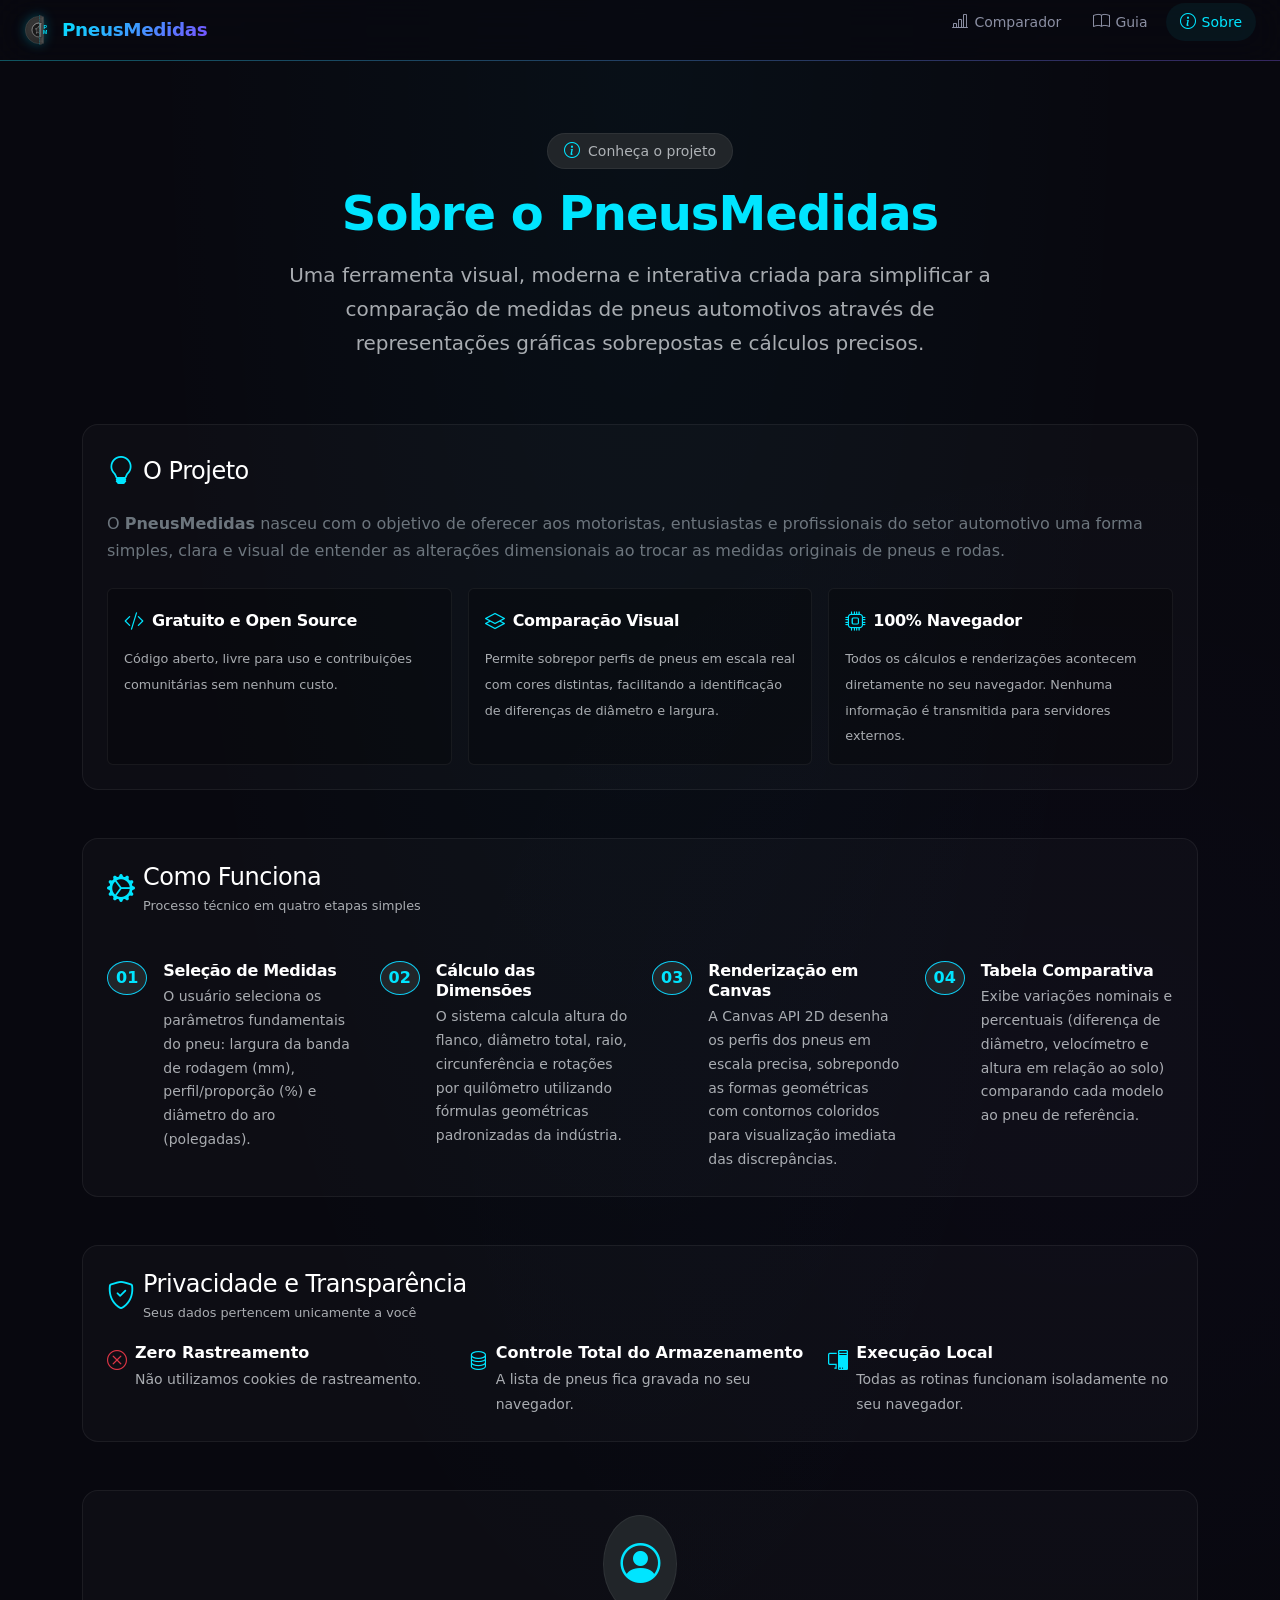
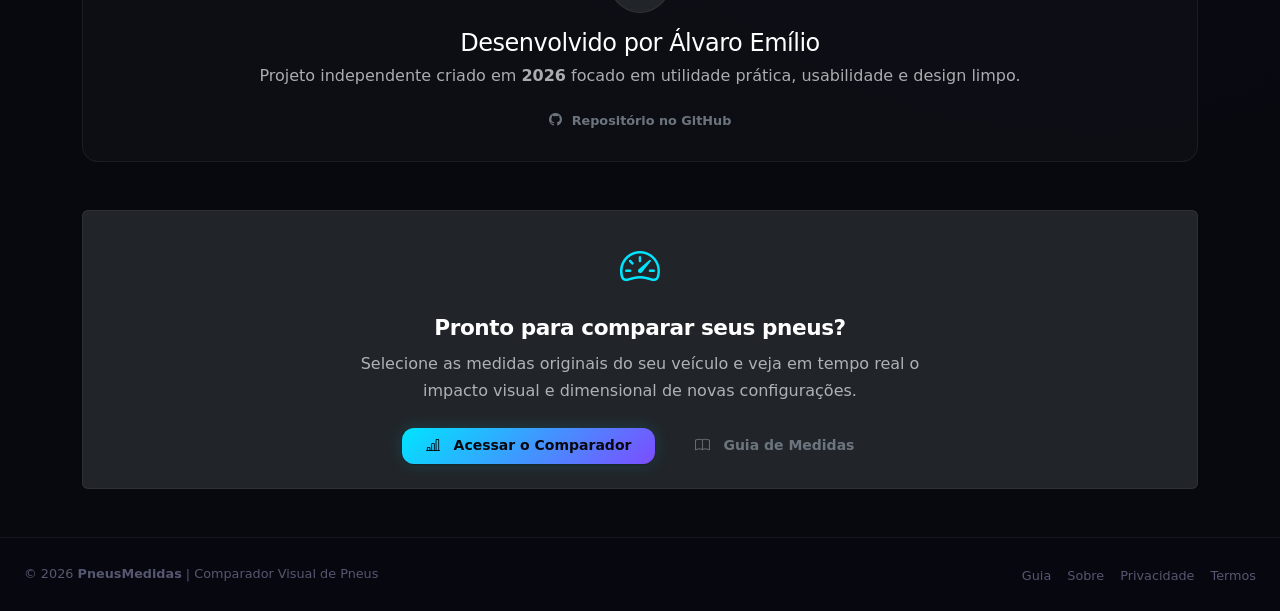
==== sobre.html @ 1952f3fd "Initial commit" ====
<!doctype html>
<html lang="pt-BR" data-bs-theme="dark">
  <head>
    <meta charset="UTF-8" />
    <meta name="viewport" content="width=device-width, initial-scale=1.0" />
    <meta
      name="description"
      content="Sobre o PneusMedidas. Conheça o projeto de comparador visual de pneus, sua inspiração e compromisso com a privacidade."
    />
    <meta name="keywords" content="PneusMedidas, sobre, comparador pneus, ferramenta gratuita" />
    <meta name="theme-color" content="#08080f" />

    <title>Sobre | PneusMedidas</title>

    <!-- Favicon -->
    <link rel="icon" type="image/svg+xml" href="img/favicon.svg" />

    <!-- Open Graph -->
    <meta property="og:title" content="Sobre o PneusMedidas" />
    <meta
      property="og:description"
      content="Conheça o comparador visual de pneus: ferramenta gratuita, open-source e 100% client-side."
    />
    <meta property="og:type" content="website" />
    <meta property="og:image" content="img/og-image.png" />

    <!-- Bootstrap 5.3 CSS -->
    <link
      href="https://cdn.jsdelivr.net/npm/bootstrap@5.3.3/dist/css/bootstrap.min.css"
      rel="stylesheet"
      integrity="sha384-QWTKZyjpPEjISv5WaRU9OFeRpok6YcnS/1lP6tFb0d2nlHQDEwfi5vhvbN4CSPKZ"
      crossorigin="anonymous"
    />

    <!-- Bootstrap Icons -->
    <link
      href="https://cdn.jsdelivr.net/npm/bootstrap-icons@1.11.3/font/bootstrap-icons.min.css"
      rel="stylesheet"
    />

    <!-- Custom CSS -->
    <link href="css/style.css" rel="stylesheet" />
  </head>
  <body>
    <!-- =====================================================================
       NAVBAR
       ===================================================================== -->
    <nav class="site-nav">
      <div class="site-container">
        <a class="nav-brand" href="index.html">
          <img
            src="img/favicon.svg"
            alt="PneusMedidas"
            width="30"
            height="30"
          />
          <span>PneusMedidas</span>
        </a>

        <button class="nav-toggle" id="navToggle" aria-label="Menu">
          <i class="bi bi-list"></i>
        </button>

        <ul class="nav-links" id="navLinks">
          <li>
            <a href="index.html">
              <i class="bi bi-bar-chart-line"></i> Comparador
            </a>
          </li>
          <li>
            <a href="guia.html"> <i class="bi bi-book"></i> Guia </a>
          </li>
          <li>
            <a href="sobre.html" class="active" aria-current="page">
              <i class="bi bi-info-circle"></i> Sobre
            </a>
          </li>
        </ul>
      </div>
    </nav>

    <!-- =====================================================================
       CONTEÚDO PRINCIPAL
       ===================================================================== -->
    <main class="main-content">
      <div class="container py-4">
        <!-- =================================================================
           1. HERO SECTION
           ================================================================= -->
        <section class="text-center py-4 mb-4">
          <div
            class="d-inline-flex align-items-center gap-2 px-3 py-1 rounded-pill bg-dark border border-subtle mb-3"
          >
            <i class="bi bi-info-circle text-accent"></i>
            <span class="small text-muted">Conheça o projeto</span>
          </div>
          <h1 class="display-5 fw-bold text-accent mb-3">
            Sobre o PneusMedidas
          </h1>
          <p class="lead text-muted mx-auto" style="max-width: 720px">
            Uma ferramenta visual, moderna e interativa criada para simplificar
            a comparação de medidas de pneus automotivos através de
            representações gráficas sobrepostas e cálculos precisos.
          </p>
        </section>

        <!-- =================================================================
           2. O PROJETO
           ================================================================= -->
        <section class="mb-5">
          <div class="card p-4">
            <div class="d-flex align-items-center mb-3">
              <i class="bi bi-lightbulb text-accent fs-3 me-2"></i>
              <h2 class="h4 mb-0 text-white">O Projeto</h2>
            </div>
            <p class="text-secondary mb-4">
              O <strong>PneusMedidas</strong> nasceu com o objetivo de oferecer
              aos motoristas, entusiastas e profissionais do setor automotivo
              uma forma simples, clara e visual de entender as alterações
              dimensionais ao trocar as medidas originais de pneus e rodas.
            </p>

            <div class="row g-3">
              <div class="col-md-6 col-lg-4">
                <div
                  class="p-3 rounded bg-black bg-opacity-25 border border-subtle h-100"
                >
                  <div class="d-flex align-items-center mb-2">
                    <i class="bi bi-code-slash text-accent fs-5 me-2"></i>
                    <h6 class="mb-0 text-white">Gratuito e Open Source</h6>
                  </div>
                  <small class="text-muted">
                    Código aberto, livre para uso e contribuições comunitárias
                    sem nenhum custo.
                  </small>
                </div>
              </div>

              <div class="col-md-6 col-lg-4">
                <div
                  class="p-3 rounded bg-black bg-opacity-25 border border-subtle h-100"
                >
                  <div class="d-flex align-items-center mb-2">
                    <i class="bi bi-layers text-accent fs-5 me-2"></i>
                    <h6 class="mb-0 text-white">Comparação Visual</h6>
                  </div>
                  <small class="text-muted">
                    Permite sobrepor perfis de pneus em escala real com cores
                    distintas, facilitando a identificação de diferenças de
                    diâmetro e largura.
                  </small>
                </div>
              </div>

              <div class="col-md-6 col-lg-4">
                <div
                  class="p-3 rounded bg-black bg-opacity-25 border border-subtle h-100"
                >
                  <div class="d-flex align-items-center mb-2">
                    <i class="bi bi-cpu text-accent fs-5 me-2"></i>
                    <h6 class="mb-0 text-white">100% Navegador</h6>
                  </div>
                  <small class="text-muted">
                    Todos os cálculos e renderizações acontecem diretamente no
                    seu navegador. Nenhuma informação é transmitida para
                    servidores externos.
                  </small>
                </div>
              </div>
            </div>
          </div>
        </section>

        <!-- =================================================================
           4. COMO FUNCIONA
           ================================================================= -->
        <section class="mb-5">
          <div class="card p-4">
            <div class="d-flex align-items-center mb-3">
              <i class="bi bi-gear-wide-connected text-accent fs-3 me-2"></i>
              <div>
                <h2 class="h4 mb-0 text-white">Como Funciona</h2>
                <small class="text-muted"
                  >Processo técnico em quatro etapas simples</small
                >
              </div>
            </div>

            <div class="row g-4 mt-1">
              <div class="col-md-6 col-lg-3">
                <div class="d-flex">
                  <div class="me-3">
                    <span
                      class="badge rounded-circle bg-dark border border-info text-accent p-2 fs-6"
                      >01</span
                    >
                  </div>
                  <div>
                    <h6 class="text-white mb-1">Seleção de Medidas</h6>
                    <p class="text-muted small mb-0">
                      O usuário seleciona os parâmetros fundamentais do pneu:
                      largura da banda de rodagem (mm), perfil/proporção (%) e
                      diâmetro do aro (polegadas).
                    </p>
                  </div>
                </div>
              </div>

              <div class="col-md-6 col-lg-3">
                <div class="d-flex">
                  <div class="me-3">
                    <span
                      class="badge rounded-circle bg-dark border border-info text-accent p-2 fs-6"
                      >02</span
                    >
                  </div>
                  <div>
                    <h6 class="text-white mb-1">Cálculo das Dimensões</h6>
                    <p class="text-muted small mb-0">
                      O sistema calcula altura do flanco, diâmetro total, raio,
                      circunferência e rotações por quilômetro utilizando
                      fórmulas geométricas padronizadas da indústria.
                    </p>
                  </div>
                </div>
              </div>

              <div class="col-md-6 col-lg-3">
                <div class="d-flex">
                  <div class="me-3">
                    <span
                      class="badge rounded-circle bg-dark border border-info text-accent p-2 fs-6"
                      >03</span
                    >
                  </div>
                  <div>
                    <h6 class="text-white mb-1">Renderização em Canvas</h6>
                    <p class="text-muted small mb-0">
                      A Canvas API 2D desenha os perfis dos pneus em escala
                      precisa, sobrepondo as formas geométricas com contornos
                      coloridos para visualização imediata das discrepâncias.
                    </p>
                  </div>
                </div>
              </div>

              <div class="col-md-6 col-lg-3">
                <div class="d-flex">
                  <div class="me-3">
                    <span
                      class="badge rounded-circle bg-dark border border-info text-accent p-2 fs-6"
                      >04</span
                    >
                  </div>
                  <div>
                    <h6 class="text-white mb-1">Tabela Comparativa</h6>
                    <p class="text-muted small mb-0">
                      Exibe variações nominais e percentuais (diferença de
                      diâmetro, velocímetro e altura em relação ao solo)
                      comparando cada modelo ao pneu de referência.
                    </p>
                  </div>
                </div>
              </div>
            </div>
          </div>
        </section>

        <!-- =================================================================
           5. PRIVACIDADE
           ================================================================= -->
        <section class="mb-5">
          <div class="card p-4 border-start border-3 border-accent">
            <div class="d-flex align-items-center mb-3">
              <i class="bi bi-shield-check text-accent fs-3 me-2"></i>
              <div>
                <h2 class="h4 mb-0 text-white">Privacidade e Transparência</h2>
                <small class="text-muted"
                  >Seus dados pertencem unicamente a você</small
                >
              </div>
            </div>
            <div class="row g-3">
              <div class="col-md-4">
                <div class="d-flex align-items-start">
                  <i class="bi bi-x-circle text-danger fs-5 me-2 mt-1"></i>
                  <div>
                    <strong class="text-white d-block"
                      >Zero Rastreamento</strong
                    >
                    <span class="text-muted small"
                      >Não utilizamos cookies de rastreamento.</span
                    >
                  </div>
                </div>
              </div>

              <div class="col-md-4">
                <div class="d-flex align-items-start">
                  <i class="bi bi-database text-accent fs-5 me-2 mt-1"></i>
                  <div>
                    <strong class="text-white d-block"
                      >Controle Total do Armazenamento</strong
                    >
                    <span class="text-muted small"
                      >A lista de pneus fica gravada no seu navegador.</span
                    >
                  </div>
                </div>
              </div>

              <div class="col-md-4">
                <div class="d-flex align-items-start">
                  <i class="bi bi-pc-display text-accent fs-5 me-2 mt-1"></i>
                  <div>
                    <strong class="text-white d-block">Execução Local</strong>
                    <span class="text-muted small"
                      >Todas as rotinas funcionam isoladamente no seu
                      navegador.</span
                    >
                  </div>
                </div>
              </div>
            </div>
          </div>
        </section>

        <!-- =================================================================
           6. DESENVOLVEDOR
           ================================================================= -->
        <section class="mb-5">
          <div class="card p-4 text-center">
            <div
              class="mx-auto mb-3 p-3 rounded-circle bg-dark border border-subtle d-inline-flex"
            >
              <i class="bi bi-person-circle text-accent fs-1"></i>
            </div>
            <h2 class="h4 text-white mb-1">Desenvolvido por Álvaro Emílio</h2>
            <p class="text-muted mb-3">
              Projeto independente criado em <strong>2026</strong> focado em
              utilidade prática, usabilidade e design limpo.
            </p>
            <div class="d-flex justify-content-center gap-3">
              <a
                href="https://github.com"
                target="_blank"
                rel="noopener noreferrer"
                class="btn btn-outline-secondary btn-sm px-3"
              >
                <i class="bi bi-github me-1"></i> Repositório no GitHub
              </a>
            </div>
          </div>
        </section>

        <!-- =================================================================
           7. CTA (CALL TO ACTION)
           ================================================================= -->
        <section
          class="text-center py-4 p-4 rounded bg-dark border border-subtle"
        >
          <i class="bi bi-speedometer2 text-accent fs-1 d-block mb-3"></i>
          <h3 class="fw-bold text-white mb-2">
            Pronto para comparar seus pneus?
          </h3>
          <p class="text-muted mx-auto mb-4" style="max-width: 600px">
            Selecione as medidas originais do seu veículo e veja em tempo real o
            impacto visual e dimensional de novas configurações.
          </p>
          <div class="d-flex flex-wrap justify-content-center gap-3">
            <a href="index.html" class="btn btn-primary px-4 py-2">
              <i class="bi bi-bar-chart-line me-2"></i>Acessar o Comparador
            </a>
            <a href="guia.html" class="btn btn-outline-secondary px-4 py-2">
              <i class="bi bi-book me-2"></i>Guia de Medidas
            </a>
          </div>
        </section>
      </div>
    </main>

    <footer class="site-footer">
      <div class="site-container">
        <small>&copy; 2026 <strong>PneusMedidas</strong> | Comparador Visual de Pneus</small>
        <div class="footer-links">
          <a href="guia.html"><small>Guia</small></a>
          <a href="sobre.html"><small>Sobre</small></a>
          <a href="privacidade.html"><small>Privacidade</small></a>
          <a href="termos.html"><small>Termos</small></a>
        </div>
      </div>
    </footer>

    <!-- Bootstrap 5.3 Bundle JS -->
    <script
      src="https://cdn.jsdelivr.net/npm/bootstrap@5.3.3/dist/js/bootstrap.bundle.min.js"
      integrity="sha384-YvpcrYf0tY3lHB60NNkmXc5s9fDVZLESaAA55NDzOxhy9GkcIdslK1eN7N6jIeHz"
      crossorigin="anonymous"
    ></script>

    <script>
      var navToggle = document.getElementById("navToggle");
      var navLinks = document.getElementById("navLinks");
      if (navToggle && navLinks) {
        navToggle.addEventListener("click", function () {
          navLinks.classList.toggle("open");
        });
        navLinks.querySelectorAll("a").forEach(function (link) {
          link.addEventListener("click", function () {
            navLinks.classList.remove("open");
          });
        });
      }
    </script>
  </body>
</html>
---- css/style.css ----
:root {
  /* Backgrounds */
  --bg-base: #08080f;
  --bg-surface-1: rgba(255, 255, 255, 0.025);
  --bg-surface-2: rgba(255, 255, 255, 0.045);
  --bg-surface-3: rgba(255, 255, 255, 0.07);
  --bg-canvas: #030305;
  --bg-input: rgba(255, 255, 255, 0.04);
  --bg-input-hover: rgba(255, 255, 255, 0.06);

  /* Borders */
  --border-subtle: rgba(255, 255, 255, 0.06);
  --border-default: rgba(255, 255, 255, 0.08);
  --border-hover: rgba(255, 255, 255, 0.14);
  --border-active: rgba(0, 229, 255, 0.4);

  /* Text */
  --text-primary: #eaedf3;
  --text-secondary: #8b8fa3;
  --text-tertiary: #555770;
  --text-inverse: #08080f;

  /* Accents */
  --accent: #00e5ff;
  --accent-muted: rgba(0, 229, 255, 0.15);
  --accent-subtle: rgba(0, 229, 255, 0.06);
  --accent-secondary: #7c4dff;
  --accent-gradient: linear-gradient(135deg, #00e5ff 0%, #7c4dff 100%);
  --accent-gradient-h: linear-gradient(90deg, #00e5ff 0%, #7c4dff 100%);

  /* Status */
  --success: #10b981;
  --warning: #f59e0b;
  --error: #ef4444;

  /* Tire Colors */
  --tire-1: #00ffff;
  --tire-2: #ff00ff;
  --tire-3: #ffff00;
  --tire-4: #00ff88;
  --tire-5: #ff8800;
  --tire-6: #ff4444;

  /* Shadows & Glows */
  --shadow-sm: 0 1px 2px rgba(0, 0, 0, 0.3);
  --shadow-md: 0 4px 16px rgba(0, 0, 0, 0.3);
  --shadow-lg: 0 8px 32px rgba(0, 0, 0, 0.4);
  --shadow-glow: 0 0 20px rgba(0, 229, 255, 0.1);
  --shadow-glow-strong: 0 0 30px rgba(0, 229, 255, 0.2);

  /* Radius */
  --radius-sm: 8px;
  --radius-md: 12px;
  --radius-lg: 16px;
  --radius-xl: 20px;
  --radius-full: 9999px;

  /* Transitions */
  --ease-out: cubic-bezier(0.16, 1, 0.3, 1);
  --ease-in-out: cubic-bezier(0.4, 0, 0.2, 1);
  --duration-fast: 0.15s;
  --duration-normal: 0.25s;
  --duration-slow: 0.4s;

  /* Spacing */
  --space-xs: 4px;
  --space-sm: 8px;
  --space-md: 16px;
  --space-lg: 24px;
  --space-xl: 32px;
  --space-2xl: 48px;

  /* Typography */
  --font-sans:
    "Inter", -apple-system, BlinkMacSystemFont, "Segoe UI", system-ui,
    sans-serif;
  --font-mono: "JetBrains Mono", "Fira Code", "SF Mono", monospace;
}

/* =========================================================================
 * 2. RESET & BASE
 * ========================================================================= */
*,
*::before,
*::after {
  box-sizing: border-box;
  margin: 0;
  padding: 0;
}

html {
  font-size: 16px;
  -webkit-font-smoothing: antialiased;
  -moz-osx-font-smoothing: grayscale;
  text-rendering: optimizeLegibility;
}

body {
  font-family: var(--font-sans);
  background: var(--bg-base);
  background-image:
    radial-gradient(
      ellipse at 50% 0%,
      rgba(0, 229, 255, 0.035) 0%,
      transparent 55%
    ),
    radial-gradient(
      ellipse at 85% 50%,
      rgba(124, 77, 255, 0.02) 0%,
      transparent 45%
    );
  color: var(--text-primary);
  min-height: 100vh;
  display: flex;
  flex-direction: column;
  line-height: 1.6;
  overflow-x: hidden;
}

::selection {
  background: var(--accent-muted);
  color: var(--accent);
}

a {
  color: var(--accent);
  text-decoration: none;
  transition: color var(--duration-fast) var(--ease-out);
}

a:hover {
  color: #80f0ff;
}

img {
  max-width: 100%;
  display: block;
}

/* =========================================================================
 * 3. TYPOGRAPHY
 * ========================================================================= */
h1,
h2,
h3,
h4,
h5,
h6 {
  font-weight: 700;
  line-height: 1.25;
  letter-spacing: -0.02em;
  color: var(--text-primary);
}

h1 {
  font-size: 2.25rem;
}
h2 {
  font-size: 1.75rem;
}
h3 {
  font-size: 1.35rem;
}
h4 {
  font-size: 1.15rem;
}
h5 {
  font-size: 1rem;
}

p {
  color: var(--text-secondary);
  line-height: 1.7;
}

small {
  font-size: 0.8rem;
  color: var(--text-tertiary);
}

.text-accent {
  color: var(--accent) !important;
}

.text-gradient {
  background: var(--accent-gradient);
  -webkit-background-clip: text;
  -webkit-text-fill-color: transparent;
  background-clip: text;
}

.border-accent {
  border-color: var(--accent) !important;
}

.border-subtle {
  border-color: var(--border-subtle) !important;
}

/* =========================================================================
 * 4. LAYOUT
 * ========================================================================= */
.site-container {
  width: 100%;
  max-width: 1440px;
  margin: 0 auto;
  padding: 0 var(--space-lg);
}

.main-content {
  flex: 1;
  padding: var(--space-lg) 0;
}

.app-grid {
  display: grid;
  grid-template-columns: 320px 1fr;
  gap: var(--space-lg);
  align-items: start;
}

@media (max-width: 991px) {
  .app-grid {
    grid-template-columns: 1fr;
  }
}

@media (max-width: 575px) {
  .site-container {
    padding: 0 var(--space-md);
  }
}

/* =========================================================================
 * 5. GLASS CARD (base component)
 * ========================================================================= */
.glass-card {
  background: var(--bg-surface-1);
  backdrop-filter: blur(24px);
  -webkit-backdrop-filter: blur(24px);
  border: 1px solid var(--border-subtle);
  border-radius: var(--radius-lg);
  transition:
    border-color var(--duration-normal) var(--ease-out),
    box-shadow var(--duration-normal) var(--ease-out),
    transform var(--duration-normal) var(--ease-out);
}

.glass-card:hover {
  border-color: var(--border-hover);
}

.glass-card-header {
  padding: var(--space-md) var(--space-lg);
  border-bottom: 1px solid var(--border-subtle);
  display: flex;
  align-items: center;
  justify-content: space-between;
}

.glass-card-header h5 {
  font-size: 0.9rem;
  font-weight: 600;
  letter-spacing: 0.02em;
  text-transform: uppercase;
  color: var(--text-secondary);
  margin: 0;
}

.glass-card-body {
  padding: var(--space-lg);
}

/* =========================================================================
 * 6. NAVBAR
 * ========================================================================= */
.site-nav {
  position: sticky;
  top: 0;
  z-index: 100;
  background: rgba(8, 8, 15, 0.75);
  backdrop-filter: blur(20px) saturate(1.4);
  -webkit-backdrop-filter: blur(20px) saturate(1.4);
  border-bottom: 1px solid var(--border-subtle);
}

.site-nav .site-container {
  display: flex;
  align-items: center;
  justify-content: space-between;
  height: 60px;
}

.nav-brand {
  display: flex;
  align-items: center;
  gap: var(--space-sm);
  font-weight: 800;
  font-size: 1.15rem;
  color: var(--text-primary);
  letter-spacing: -0.02em;
  text-decoration: none;
}

.nav-brand img {
  width: 30px;
  height: 30px;
  filter: drop-shadow(0 0 6px rgba(0, 229, 255, 0.3));
}

.nav-brand span {
  background: var(--accent-gradient);
  -webkit-background-clip: text;
  -webkit-text-fill-color: transparent;
  background-clip: text;
}

.nav-links {
  display: flex;
  align-items: center;
  gap: var(--space-xs);
  list-style: none;
}

.nav-links a {
  display: flex;
  align-items: center;
  gap: 6px;
  padding: 6px 14px;
  border-radius: var(--radius-full);
  font-size: 0.875rem;
  font-weight: 500;
  color: var(--text-secondary);
  text-decoration: none;
  transition: all var(--duration-fast) var(--ease-out);
}

.nav-links a:hover {
  color: var(--text-primary);
  background: var(--bg-surface-2);
}

.nav-links a.active {
  color: var(--accent);
  background: var(--accent-subtle);
}

.nav-links a i {
  font-size: 1rem;
}

/* Mobile hamburger */
.nav-toggle {
  display: none;
  background: none;
  border: 1px solid var(--border-default);
  border-radius: var(--radius-sm);
  color: var(--text-primary);
  min-width: 42px;
  min-height: 42px;
  padding: 8px;
  font-size: 1.25rem;
  cursor: pointer;
  align-items: center;
  justify-content: center;
  transition: border-color var(--duration-fast), background var(--duration-fast);
}

.nav-toggle:hover,
.nav-toggle:focus-visible {
  border-color: var(--accent);
  background: var(--bg-surface-2);
}

@media (max-width: 767px) {
  .nav-toggle {
    display: inline-flex;
  }

  .nav-links {
    display: none;
    position: absolute;
    top: 60px;
    left: 0;
    right: 0;
    flex-direction: column;
    background: rgba(8, 8, 15, 0.98);
    backdrop-filter: blur(24px);
    -webkit-backdrop-filter: blur(24px);
    border-bottom: 1px solid var(--border-subtle);
    padding: var(--space-md);
    gap: 6px;
    z-index: 1050;
    box-shadow: 0 20px 40px rgba(0, 0, 0, 0.7);
  }

  .nav-links.open {
    display: flex;
    animation: fadeInDown 0.2s var(--ease-out);
  }

  .nav-links a {
    width: 100%;
    min-height: 46px;
    padding: 10px 16px;
    border-radius: var(--radius-md);
    display: flex;
    align-items: center;
    gap: 10px;
    font-size: 0.92rem;
  }
}

/* Gradient line under navbar */
.site-nav::after {
  content: "";
  position: absolute;
  bottom: -1px;
  left: 0;
  right: 0;
  height: 1px;
  background: var(--accent-gradient-h);
  opacity: 0.3;
}

/* =========================================================================
 * 7. HERO / PAGE HEADER
 * ========================================================================= */
.page-hero {
  text-align: center;
  padding: var(--space-xl) 0 var(--space-lg);
}

.page-hero h1 {
  font-size: 2rem;
  font-weight: 800;
  letter-spacing: -0.03em;
  margin-bottom: var(--space-sm);
}

.page-hero p {
  font-size: 1rem;
  color: var(--text-tertiary);
  max-width: 500px;
  margin: 0 auto;
}

.page-hero .badge-version {
  display: inline-flex;
  align-items: center;
  gap: 4px;
  padding: 4px 12px;
  border-radius: var(--radius-full);
  background: var(--accent-subtle);
  color: var(--accent);
  font-size: 0.75rem;
  font-weight: 600;
  margin-bottom: var(--space-md);
}

/* =========================================================================
 * 8. SIDEBAR — FORM
 * ========================================================================= */
.sidebar {
  position: sticky;
  top: 80px;
}

.form-group {
  margin-bottom: var(--space-md);
}

.form-label {
  display: block;
  font-size: 0.78rem;
  font-weight: 600;
  color: var(--text-tertiary);
  text-transform: uppercase;
  letter-spacing: 0.06em;
  margin-bottom: 6px;
}

.form-select,
.form-control {
  width: 100%;
  padding: 10px 14px;
  background: var(--bg-input);
  border: 1px solid var(--border-default);
  border-radius: var(--radius-md);
  color: var(--text-primary);
  font-family: var(--font-sans);
  font-size: 0.9rem;
  font-weight: 500;
  transition: all var(--duration-fast) var(--ease-out);
  appearance: none;
  outline: none;
  cursor: pointer;
}

/* Custom dropdown arrow */
.form-select {
  background-image: url("data:image/svg+xml,%3Csvg xmlns='http://www.w3.org/2000/svg' width='12' height='12' viewBox='0 0 12 12'%3E%3Cpath d='M3 4.5L6 7.5L9 4.5' fill='none' stroke='%238b8fa3' stroke-width='1.5' stroke-linecap='round'/%3E%3C/svg%3E");
  background-repeat: no-repeat;
  background-position: right 12px center;
  padding-right: 36px;
}

.form-select:hover,
.form-control:hover {
  background: var(--bg-input-hover);
  border-color: var(--border-hover);
}

.form-select:focus,
.form-control:focus {
  border-color: var(--accent);
  box-shadow: 0 0 0 3px var(--accent-muted);
  background: var(--bg-input-hover);
}

.form-select.is-invalid,
.form-control.is-invalid {
  border-color: var(--error) !important;
  box-shadow: 0 0 0 3px rgba(239, 68, 68, 0.15) !important;
}

.invalid-feedback {
  display: none;
  font-size: 0.78rem;
  color: var(--error);
  margin-top: 4px;
  font-weight: 500;
}

.is-invalid ~ .invalid-feedback,
.form-select.is-invalid + .invalid-feedback {
  display: block;
}

.form-select option {
  background: #1a1a2e;
  color: var(--text-primary);
}

/* =========================================================================
 * 9. BUTTONS
 * ========================================================================= */
.btn {
  display: inline-flex;
  align-items: center;
  justify-content: center;
  gap: 6px;
  padding: 10px 20px;
  border: none;
  border-radius: var(--radius-md);
  font-family: var(--font-sans);
  font-size: 0.875rem;
  font-weight: 600;
  cursor: pointer;
  transition: all var(--duration-normal) var(--ease-out);
  outline: none;
  text-decoration: none;
  line-height: 1.4;
}

.btn-primary {
  background: var(--accent-gradient);
  color: var(--text-inverse);
  box-shadow:
    var(--shadow-sm),
    0 0 16px rgba(0, 229, 255, 0.15);
}

.btn-primary:hover {
  transform: translateY(-1px);
  box-shadow:
    var(--shadow-md),
    0 0 24px rgba(0, 229, 255, 0.25);
  filter: brightness(1.1);
}

.btn-primary:active {
  transform: translateY(0);
  filter: brightness(0.95);
}

.btn-primary:disabled {
  opacity: 0.4;
  cursor: not-allowed;
  transform: none;
  filter: none;
  box-shadow: none;
}

.btn-ghost {
  background: transparent;
  color: var(--text-secondary);
  border: 1px solid var(--border-default);
}

.btn-ghost:hover {
  background: var(--bg-surface-2);
  color: var(--text-primary);
  border-color: var(--border-hover);
}

.btn-danger-ghost {
  background: transparent;
  color: var(--text-tertiary);
  border: none;
  padding: 6px;
  border-radius: var(--radius-sm);
  opacity: 0;
  transition: all var(--duration-fast) var(--ease-out);
}

.btn-danger-ghost:hover {
  background: rgba(239, 68, 68, 0.1);
  color: var(--error);
  opacity: 1;
}

.btn-sm {
  padding: 7px 14px;
  font-size: 0.8rem;
}

.btn-icon {
  padding: 8px;
  width: 36px;
  height: 36px;
}

.btn-block {
  width: 100%;
}

/* =========================================================================
 * 10. TIRE CARDS (Sidebar List) — EloShapes Style
 * ========================================================================= */
.tire-list {
  display: flex;
  flex-direction: column;
  gap: var(--space-sm);
}

.tire-card {
  display: flex;
  align-items: center;
  gap: 10px;
  padding: 10px 12px;
  background: var(--bg-surface-1);
  border: 1px solid var(--border-subtle);
  border-radius: var(--radius-md);
  transition: all var(--duration-normal) var(--ease-out);
  animation: slideIn var(--duration-slow) var(--ease-out);
  position: relative;
  overflow: hidden;
}

.tire-card.is-hidden {
  opacity: 0.45;
  filter: grayscale(0.5);
}

.tire-card-swatch {
  width: 12px;
  height: 38px;
  border-radius: 4px;
  flex-shrink: 0;
  box-shadow: 0 0 12px currentColor;
}

.tire-num-badge {
  display: inline-flex;
  align-items: center;
  justify-content: center;
  width: 20px;
  height: 20px;
  border-radius: 50%;
  font-size: 0.72rem;
  font-weight: 800;
  color: #000;
  flex-shrink: 0;
  box-shadow: 0 0 8px currentColor;
}

.tire-card:hover {
  background: var(--bg-surface-2);
  border-color: var(--border-hover);
  transform: translateX(2px);
}

.tire-card-actions {
  display: flex;
  align-items: center;
  gap: 4px;
  margin-left: auto;
}

.btn-card-action {
  background: transparent;
  border: none;
  color: var(--text-tertiary);
  width: 28px;
  height: 28px;
  border-radius: var(--radius-sm);
  display: inline-flex;
  align-items: center;
  justify-content: center;
  cursor: pointer;
  transition: all var(--duration-fast) var(--ease-out);
  font-size: 0.9rem;
}

.btn-card-action:hover {
  color: var(--text-primary);
  background: var(--bg-surface-3);
}

.btn-card-action.btn-delete:hover {
  color: var(--error);
  background: rgba(239, 68, 68, 0.15);
}

.tire-info {
  flex: 1;
  min-width: 0;
}

.tire-info strong {
  display: block;
  font-size: 0.92rem;
  font-weight: 700;
  letter-spacing: -0.01em;
  color: var(--text-primary);
}

.tire-info small {
  display: block;
  font-size: 0.74rem;
  color: var(--text-tertiary);
  font-weight: 400;
  margin-top: 2px;
  font-family: var(--font-mono);
  letter-spacing: -0.02em;
}

/* =========================================================================
 * 10.1 VIZ CONTROLS BAR (Alignment & View Options)
 * ========================================================================= */
.viz-controls-bar {
  display: flex;
  align-items: center;
  justify-content: space-between;
  padding: 8px 14px;
  background: var(--bg-surface-1);
  border: 1px solid var(--border-subtle);
  border-radius: var(--radius-md);
  margin-bottom: var(--space-md);
  flex-wrap: wrap;
  gap: 8px;
}

.viz-control-group {
  display: flex;
  align-items: center;
  gap: 8px;
}

.viz-control-label {
  font-size: 0.75rem;
  font-weight: 600;
  text-transform: uppercase;
  letter-spacing: 0.06em;
  color: var(--text-tertiary);
}

.btn-group-toggle {
  display: inline-flex;
  background: rgba(0, 0, 0, 0.5);
  border: 1px solid var(--border-default);
  border-radius: var(--radius-full);
  padding: 3px;
  gap: 2px;
}

.btn-mode {
  display: inline-flex;
  align-items: center;
  gap: 6px;
  padding: 5px 12px;
  border: none;
  background: transparent;
  color: var(--text-tertiary);
  font-family: var(--font-sans);
  font-size: 0.78rem;
  font-weight: 600;
  border-radius: var(--radius-full);
  cursor: pointer;
  transition: all var(--duration-fast) var(--ease-out);
}

.btn-mode:hover {
  color: var(--text-primary);
}

.btn-mode.active {
  background: var(--accent);
  color: #000;
  box-shadow: 0 0 14px rgba(0, 229, 255, 0.35);
}

.badge-hud {
  font-family: var(--font-mono);
  font-size: 0.75rem;
  color: var(--text-secondary);
  background: var(--bg-surface-2);
  padding: 4px 10px;
  border-radius: var(--radius-full);
  border: 1px solid var(--border-subtle);
}

.diff-pill {
  display: inline-block;
  padding: 2px 8px;
  border-radius: var(--radius-full);
  font-family: var(--font-mono);
  font-size: 0.78rem;
  font-weight: 600;
}
.diff-pill.positive {
  background: rgba(16, 185, 129, 0.14);
  color: #10b981;
}
.diff-pill.negative {
  background: rgba(239, 68, 68, 0.14);
  color: #ef4444;
}
.diff-pill.zero {
  background: rgba(255, 255, 255, 0.05);
  color: var(--text-tertiary);
}

.badge-warning-diff {
  display: inline-flex;
  align-items: center;
  gap: 4px;
  padding: 2px 8px;
  border-radius: var(--radius-full);
  font-size: 0.72rem;
  font-weight: 700;
  background: rgba(245, 158, 11, 0.15);
  color: #f59e0b;
  border: 1px solid rgba(245, 158, 11, 0.3);
  margin-left: 6px;
}

/* =========================================================================
 * 11. PRESETS
 * ========================================================================= */
.presets-section {
  margin-top: var(--space-lg);
  padding-top: var(--space-md);
  border-top: 1px solid var(--border-subtle);
}

.presets-label {
  font-size: 0.72rem;
  font-weight: 600;
  color: var(--text-tertiary);
  text-transform: uppercase;
  letter-spacing: 0.08em;
  margin-bottom: var(--space-sm);
}

.presets-grid {
  display: flex;
  flex-wrap: wrap;
  gap: 6px;
}

.preset-btn {
  font-family: var(--font-mono);
  font-size: 0.72rem;
  font-weight: 500;
  padding: 4px 10px;
  border-radius: var(--radius-full);
  border: 1px solid var(--border-default);
  background: transparent;
  color: var(--text-tertiary);
  cursor: pointer;
  transition: all var(--duration-fast) var(--ease-out);
  white-space: nowrap;
}

.preset-btn:hover {
  border-color: var(--accent);
  color: var(--accent);
  background: var(--accent-subtle);
  box-shadow: 0 0 10px rgba(0, 229, 255, 0.1);
}

/* =========================================================================
 * 12. CANVAS AREA
 * ========================================================================= */
.viz-section {
  display: flex;
  flex-direction: column;
  gap: var(--space-lg);
}

.canvas-grid {
  display: grid;
  grid-template-columns: 1fr 1fr;
  gap: var(--space-md);
}

@media (max-width: 767px) {
  .canvas-grid {
    grid-template-columns: 1fr;
  }
}

.canvas-wrapper {
  position: relative;
  background: var(--bg-canvas);
  border: 1px solid var(--border-subtle);
  border-radius: var(--radius-lg);
  overflow: hidden;
  transition:
    border-color var(--duration-normal) var(--ease-out),
    box-shadow var(--duration-normal) var(--ease-out);
}

.canvas-wrapper:hover {
  border-color: var(--border-hover);
  box-shadow: 0 0 30px rgba(0, 229, 255, 0.04);
}

.comparison-canvas {
  width: 100%;
  height: 420px;
  display: block;
  cursor: crosshair;
}

.canvas-label {
  position: absolute;
  top: var(--space-md);
  left: var(--space-md);
  font-size: 0.68rem;
  font-weight: 700;
  text-transform: uppercase;
  letter-spacing: 0.12em;
  color: rgba(255, 255, 255, 0.15);
  pointer-events: none;
}

/* =========================================================================
 * 13. COMPARISON TABLE
 * ========================================================================= */
.table-wrapper {
  overflow-x: auto;
  border-radius: var(--radius-lg);
}

.comparison-table {
  width: 100%;
  border-collapse: collapse;
  font-size: 0.875rem;
}

.comparison-table thead {
  position: sticky;
  top: 0;
}

.comparison-table th {
  padding: 12px 16px;
  font-size: 0.78rem;
  font-weight: 600;
  text-transform: uppercase;
  letter-spacing: 0.04em;
  color: var(--text-tertiary);
  text-align: center;
  background: var(--bg-surface-2);
  border-bottom: 1px solid var(--border-subtle);
  white-space: nowrap;
}

.comparison-table th:first-child {
  text-align: left;
  border-radius: var(--radius-md) 0 0 0;
}

.comparison-table th:last-child {
  border-radius: 0 var(--radius-md) 0 0;
}

.comparison-table td {
  padding: 10px 16px;
  text-align: center;
  border-bottom: 1px solid rgba(255, 255, 255, 0.03);
  color: var(--text-primary);
  font-weight: 500;
  transition: background var(--duration-fast);
}

.comparison-table td:first-child {
  text-align: left;
  color: var(--text-secondary);
  font-weight: 500;
}

.comparison-table tr:hover td {
  background: rgba(255, 255, 255, 0.02);
}

.comparison-table tr:last-child td {
  border-bottom: none;
}

.comparison-table .tire-header-cell {
  font-weight: 700;
  font-family: var(--font-mono);
  font-size: 0.82rem;
  letter-spacing: 0;
  text-transform: none;
}

.property-label {
  display: flex;
  align-items: center;
  gap: 8px;
  color: var(--text-secondary);
  font-weight: 500;
  white-space: nowrap;
}

.property-label i {
  font-size: 0.85rem;
  color: var(--text-tertiary);
  width: 18px;
  text-align: center;
}

.diff-positive {
  color: var(--success) !important;
  font-weight: 600;
  font-family: var(--font-mono);
  font-size: 0.82rem;
}

.diff-negative {
  color: var(--error) !important;
  font-weight: 600;
  font-family: var(--font-mono);
  font-size: 0.82rem;
}

.diff-zero {
  color: var(--text-tertiary) !important;
  font-family: var(--font-mono);
  font-size: 0.82rem;
}

/* =========================================================================
 * 14. BADGE / COUNTER
 * ========================================================================= */
.count-badge {
  display: inline-flex;
  align-items: center;
  justify-content: center;
  padding: 2px 10px;
  border-radius: var(--radius-full);
  background: var(--bg-surface-3);
  font-family: var(--font-mono);
  font-size: 0.72rem;
  font-weight: 600;
  color: var(--text-tertiary);
  letter-spacing: 0.02em;
}

.measurement-badge {
  display: inline-block;
  padding: 3px 12px;
  border-radius: var(--radius-sm);
  font-weight: 600;
  font-size: 0.88rem;
}

/* =========================================================================
 * 15. TOASTS
 * ========================================================================= */
.toast-container {
  position: fixed;
  bottom: var(--space-lg);
  right: var(--space-lg);
  z-index: 9999;
  display: flex;
  flex-direction: column;
  gap: var(--space-sm);
}

.toast {
  display: flex;
  align-items: center;
  gap: var(--space-sm);
  padding: 12px 18px;
  border-radius: var(--radius-md);
  background: var(--bg-surface-2);
  backdrop-filter: blur(16px);
  -webkit-backdrop-filter: blur(16px);
  border: 1px solid var(--border-default);
  color: var(--text-primary);
  font-size: 0.875rem;
  font-weight: 500;
  box-shadow: var(--shadow-lg);
  animation: toastIn var(--duration-slow) var(--ease-out);
  min-width: 250px;
}

.toast .btn-close {
  filter: invert(1);
  opacity: 0.4;
  margin-left: auto;
  padding: 4px;
}

.toast .btn-close:hover {
  opacity: 0.8;
}

/* =========================================================================
 * 16. EMPTY STATE
 * ========================================================================= */
.empty-state {
  display: flex;
  flex-direction: column;
  align-items: center;
  justify-content: center;
  padding: var(--space-2xl) var(--space-lg);
  text-align: center;
}

.empty-state i {
  font-size: 2.5rem;
  color: var(--text-tertiary);
  opacity: 0.3;
  margin-bottom: var(--space-md);
}

.empty-state p {
  font-size: 0.88rem;
  color: var(--text-tertiary);
  max-width: 250px;
  line-height: 1.5;
}

/* =========================================================================
 * 17. FOOTER
 * ========================================================================= */
.site-footer {
  margin-top: auto;
  padding: var(--space-lg) 0;
  border-top: 1px solid var(--border-subtle);
  background: rgba(8, 8, 15, 0.6);
}

.site-footer .site-container {
  display: flex;
  justify-content: space-between;
  align-items: center;
  flex-wrap: wrap;
  gap: var(--space-md);
}

.site-footer small {
  font-size: 0.8rem;
  color: var(--text-tertiary);
}

.site-footer a {
  color: var(--text-secondary);
  font-weight: 500;
}

.site-footer a:hover {
  color: var(--accent);
}

.footer-links {
  display: flex;
  gap: var(--space-md);
}

@media (max-width: 575px) {
  .site-footer .site-container {
    flex-direction: column;
    text-align: center;
  }
}

/* =========================================================================
 * 18. ERROR PAGE
 * ========================================================================= */
.error-page {
  display: flex;
  flex-direction: column;
  align-items: center;
  justify-content: center;
  min-height: 65vh;
  text-align: center;
  padding: var(--space-2xl);
}

.error-page h1 {
  font-size: 7rem;
  font-weight: 900;
  line-height: 1;
  margin-bottom: var(--space-sm);
  background: var(--accent-gradient);
  -webkit-background-clip: text;
  -webkit-text-fill-color: transparent;
  background-clip: text;
}

.error-page h2 {
  font-size: 1.5rem;
  color: var(--text-secondary);
  font-weight: 600;
  margin-bottom: var(--space-md);
}

.error-page p {
  color: var(--text-tertiary);
  max-width: 400px;
  margin-bottom: var(--space-xl);
}

/* =========================================================================
 * 19. GUIDE PAGE
 * ========================================================================= */
.guide-section {
  margin-bottom: var(--space-2xl);
}

.guide-section h3 {
  color: var(--accent);
  font-weight: 700;
  margin-bottom: var(--space-md);
  padding-bottom: var(--space-sm);
  border-bottom: 1px solid var(--border-subtle);
}

/* =========================================================================
 * 20. ABOUT PAGE
 * ========================================================================= */
.about-card {
  padding: var(--space-lg);
}

/* =========================================================================
 * 21. BUTTON ACTIONS ROW
 * ========================================================================= */
.actions-row {
  display: flex;
  gap: var(--space-sm);
  margin-top: var(--space-lg);
}

.actions-row .btn {
  flex: 1;
}

.actions-row .btn-icon {
  flex: 0 0 auto;
}

/* =========================================================================
 * 22. ANIMATIONS
 * ========================================================================= */
@keyframes slideIn {
  from {
    opacity: 0;
    transform: translateY(-8px) scale(0.98);
  }
  to {
    opacity: 1;
    transform: translateY(0) scale(1);
  }
}

@keyframes fadeIn {
  from {
    opacity: 0;
  }
  to {
    opacity: 1;
  }
}

@keyframes toastIn {
  from {
    opacity: 0;
    transform: translateX(20px) scale(0.95);
  }
  to {
    opacity: 1;
    transform: translateX(0) scale(1);
  }
}

@keyframes pulse {
  0%,
  100% {
    opacity: 1;
  }
  50% {
    opacity: 0.5;
  }
}

/* =========================================================================
 * 23. RESPONSIVE (Robust Mobile & Tablet Optimizations)
 * ========================================================================= */
@media (max-width: 991px) {
  .app-grid {
    grid-template-columns: 1fr;
    gap: var(--space-md);
  }

  .sidebar {
    position: static;
  }

  .comparison-canvas {
    height: 340px;
  }

  .page-hero {
    margin-bottom: var(--space-lg);
  }

  .page-hero h1 {
    font-size: 1.75rem;
  }
}

@media (max-width: 767px) {
  .site-container {
    padding: 0 var(--space-md);
  }

  .main-content {
    padding: var(--space-md) 0;
  }

  .page-hero {
    margin-bottom: var(--space-md);
    text-align: center;
  }

  .page-hero h1 {
    font-size: 1.5rem;
    line-height: 1.25;
  }

  .page-hero p {
    font-size: 0.9rem;
    margin: 0 auto;
  }

  .canvas-grid {
    grid-template-columns: 1fr;
    gap: var(--space-sm);
  }

  .comparison-canvas {
    height: 280px;
  }

  .viz-controls-bar {
    padding: 10px 12px;
    gap: 10px;
  }

  .viz-control-group {
    width: 100%;
    justify-content: space-between;
  }

  .btn-group-toggle {
    width: 100%;
    display: flex;
  }

  .btn-mode {
    flex: 1;
    justify-content: center;
    padding: 7px 10px;
    font-size: 0.76rem;
    min-height: 36px;
  }

  .actions-row {
    display: flex;
    gap: 8px;
  }

  .actions-row .btn-primary {
    flex: 1;
    min-height: 44px;
    font-size: 0.95rem;
  }

  .actions-row .btn-ghost {
    min-width: 44px;
    min-height: 44px;
  }

  .presets-section {
    margin-top: var(--space-md);
    padding-top: var(--space-md);
  }

  .presets-grid {
    gap: 6px;
  }

  .preset-btn {
    padding: 5px 9px;
    min-height: 32px;
    font-size: 0.76rem;
  }

  .tire-card {
    padding: 10px 12px;
  }

  .tire-card-actions .btn-card-action {
    width: 34px;
    height: 34px;
    font-size: 0.85rem;
  }

  .table-wrapper {
    -webkit-overflow-scrolling: touch;
    border-radius: var(--radius-md);
  }

  .comparison-table th,
  .comparison-table td {
    padding: 10px 12px;
    font-size: 0.82rem;
    white-space: nowrap;
  }

  .comparison-table th:first-child,
  .comparison-table td:first-child {
    position: sticky;
    left: 0;
    z-index: 2;
    background: #0d0d18;
    box-shadow: 2px 0 6px rgba(0, 0, 0, 0.4);
  }

  h1 { font-size: 1.5rem; }
  h2 { font-size: 1.3rem; }
  h3 { font-size: 1.15rem; }
  h4 { font-size: 1.05rem; }
}

@media (max-width: 575px) {
  .site-container {
    padding: 0 12px;
  }

  .glass-card-header {
    padding: 12px 14px;
  }

  .glass-card-header h5 {
    font-size: 0.95rem;
  }

  .glass-card-body {
    padding: 14px 12px;
  }

  .comparison-canvas {
    height: 240px;
  }

  .canvas-label {
    top: 8px;
    left: 8px;
    font-size: 0.68rem;
    padding: 3px 8px;
  }

  .tire-num-badge {
    width: 22px;
    height: 22px;
    font-size: 0.72rem;
  }

  .tire-info strong {
    font-size: 0.86rem;
  }

  .tire-info small {
    font-size: 0.7rem;
  }

  .btn-mode {
    font-size: 0.72rem;
    padding: 6px 8px;
  }

  .btn-mode i {
    font-size: 0.8rem;
  }

  .comparison-table th,
  .comparison-table td {
    padding: 8px 10px;
    font-size: 0.78rem;
  }

  .site-footer .site-container {
    flex-direction: column;
    text-align: center;
    gap: 12px;
  }

  .footer-links {
    display: flex;
    flex-wrap: wrap;
    justify-content: center;
    gap: 14px;
  }

  .footer-links a {
    padding: 4px 6px;
  }
}

@media (max-width: 380px) {
  .site-container {
    padding: 0 8px;
  }

  .page-hero h1 {
    font-size: 1.35rem;
  }

  .btn-mode {
    font-size: 0.68rem;
    padding: 5px 6px;
    gap: 4px;
  }

  .comparison-canvas {
    height: 210px;
  }

  .preset-btn {
    padding: 4px 7px;
    font-size: 0.72rem;
  }
}

/* =========================================================================
 * 23.1 COMPONENTES ESPECÍFICOS PARA GUIA E PÁGINAS DE CONTEÚDO
 * ========================================================================= */
.guide-hero {
  text-align: center;
  padding: var(--space-xl) 0 var(--space-lg);
}

.guide-badge-pill {
  display: inline-flex;
  align-items: center;
  gap: 8px;
  padding: 6px 14px;
  border-radius: var(--radius-full);
  background: var(--bg-surface-2);
  border: 1px solid var(--border-default);
  margin-bottom: var(--space-md);
  font-size: 0.82rem;
  color: var(--text-secondary);
}

.quick-nav-pills {
  display: flex;
  flex-wrap: wrap;
  justify-content: center;
  gap: 8px;
  margin-top: var(--space-md);
}

.quick-nav-pill {
  display: inline-flex;
  align-items: center;
  gap: 6px;
  font-size: 0.82rem;
  font-weight: 500;
  color: var(--text-secondary);
  border: 1px solid var(--border-default);
  padding: 8px 16px;
  border-radius: var(--radius-full);
  text-decoration: none;
  background: var(--bg-surface-1);
  transition: all var(--duration-fast) var(--ease-out);
}

.quick-nav-pill:hover,
.quick-nav-pill:focus-visible {
  color: var(--accent);
  border-color: var(--accent);
  background: var(--accent-subtle);
  transform: translateY(-1px);
}

.section-card {
  background: var(--bg-surface-1);
  backdrop-filter: blur(20px);
  -webkit-backdrop-filter: blur(20px);
  border: 1px solid var(--border-subtle);
  border-radius: var(--radius-lg);
  padding: var(--space-lg);
  margin-bottom: var(--space-lg);
  transition: border-color var(--duration-normal);
}

.section-card:hover {
  border-color: var(--border-hover);
}

@media (max-width: 575px) {
  .section-card {
    padding: var(--space-md) var(--space-sm);
  }
  .quick-nav-pill {
    padding: 6px 12px;
    font-size: 0.78rem;
  }
}

/* Notação visual destacada */
.notation-banner {
  background: linear-gradient(180deg, rgba(16, 17, 28, 0.7) 0%, rgba(8, 8, 15, 0.9) 100%);
  border: 1px solid var(--border-default);
  border-radius: var(--radius-lg);
  padding: var(--space-lg) var(--space-md);
  text-align: center;
  margin-bottom: var(--space-lg);
}

.notation-display {
  display: flex;
  flex-wrap: wrap;
  justify-content: center;
  align-items: center;
  gap: 8px;
  font-family: var(--font-mono);
  font-size: 1.6rem;
  font-weight: 700;
  margin: var(--space-md) 0 var(--space-xs);
}

@media (max-width: 575px) {
  .notation-display {
    font-size: 1.25rem;
    gap: 6px;
  }
  .badge-part {
    padding: 6px 10px !important;
    font-size: 0.95rem !important;
  }
}

.badge-part {
  display: inline-block;
  padding: 8px 16px;
  border-radius: var(--radius-md);
  font-weight: 700;
  letter-spacing: 0.04em;
  transition: transform var(--duration-fast), box-shadow var(--duration-fast);
}

.badge-part:hover {
  transform: translateY(-2px);
  box-shadow: 0 4px 16px rgba(0, 0, 0, 0.5);
}

.badge-width {
  background: rgba(0, 229, 255, 0.12);
  border: 1px solid var(--accent);
  color: var(--accent);
}

.badge-profile {
  background: rgba(16, 185, 129, 0.12);
  border: 1px solid var(--success);
  color: #10b981;
}

.badge-radial {
  background: rgba(217, 70, 239, 0.12);
  border: 1px solid #d946ef;
  color: #d946ef;
}

.badge-rim {
  background: rgba(245, 158, 11, 0.12);
  border: 1px solid var(--warning);
  color: var(--warning);
}

.badge-extra {
  background: rgba(124, 77, 255, 0.12);
  border: 1px solid var(--accent-secondary);
  color: #a78bfa;
}

/* Diagrama SVG responsivo com scroll */
.diagram-responsive-wrapper {
  position: relative;
  width: 100%;
  overflow-x: auto;
  -webkit-overflow-scrolling: touch;
  background: #08080d;
  border: 1px solid var(--border-subtle);
  border-radius: var(--radius-md);
  padding: var(--space-md);
  margin: var(--space-md) 0;
}

.diagram-scroll-hint {
  display: none;
  font-size: 0.75rem;
  color: var(--text-tertiary);
  text-align: center;
  margin-bottom: 8px;
}

@media (max-width: 767px) {
  .diagram-scroll-hint {
    display: block;
  }
  .tire-diagram {
    min-width: 680px;
    height: auto;
  }
}

/* Formula Box */
.math-formula-box {
  background: rgba(0, 0, 0, 0.5);
  border-left: 3px solid var(--accent);
  font-family: var(--font-mono);
  font-size: 0.88rem;
  padding: 10px 14px;
  border-radius: 0 var(--radius-sm) var(--radius-sm) 0;
  margin: 10px 0;
  overflow-x: auto;
  white-space: nowrap;
}

.math-formula-box code {
  color: var(--accent);
}

.step-circle {
  width: 32px;
  height: 32px;
  border-radius: 50%;
  background: var(--accent-subtle);
  border: 1px solid var(--accent);
  color: var(--accent);
  display: inline-flex;
  align-items: center;
  justify-content: center;
  font-weight: 700;
  font-size: 0.85rem;
  flex-shrink: 0;
}

/* Tabela de medidas no guia */
.guide-table-wrapper {
  overflow-x: auto;
  -webkit-overflow-scrolling: touch;
  background: var(--bg-surface-1);
  border: 1px solid var(--border-subtle);
  border-radius: var(--radius-md);
}

.guide-table-wrapper table {
  margin-bottom: 0;
  white-space: nowrap;
}

.guide-table-wrapper th,
.guide-table-wrapper td {
  padding: 12px 14px;
  font-size: 0.84rem;
}

.guide-table-wrapper td:nth-child(7) {
  white-space: normal;
  min-width: 240px;
}

@media (max-width: 575px) {
  .guide-table-wrapper th,
  .guide-table-wrapper td {
    padding: 9px 10px;
    font-size: 0.78rem;
  }
}

/* =========================================================================
 * 24. SCROLLBAR
 * ========================================================================= */
::-webkit-scrollbar {
  width: 6px;
  height: 6px;
}

::-webkit-scrollbar-track {
  background: transparent;
}

::-webkit-scrollbar-thumb {
  background: var(--border-default);
  border-radius: 3px;
}

::-webkit-scrollbar-thumb:hover {
  background: var(--border-hover);
}

* {
  scrollbar-width: thin;
  scrollbar-color: var(--border-default) transparent;
}

/* =========================================================================
 * 25. BOOTSTRAP OVERRIDES (minimal, for components we still use)
 * ========================================================================= */
.table {
  --bs-table-bg: transparent;
  --bs-table-striped-bg: rgba(255, 255, 255, 0.015);
  --bs-table-hover-bg: rgba(255, 255, 255, 0.03);
  margin-bottom: 0;
}

.accordion {
  --bs-accordion-bg: var(--bg-surface-1);
  --bs-accordion-border-color: var(--border-subtle);
  --bs-accordion-btn-color: var(--text-primary);
  --bs-accordion-active-bg: var(--bg-surface-2);
  --bs-accordion-active-color: var(--accent);
}

.accordion-button:focus {
  box-shadow: 0 0 0 3px var(--accent-muted);
}

.alert {
  border-radius: var(--radius-md);
  border: 1px solid var(--border-subtle);
  font-size: 0.9rem;
}

/* Table in guide page etc. */
.table-dark {
  --bs-table-bg: transparent;
}

/* Card overrides for pages that still use .card */
.card {
  background: var(--bg-surface-1) !important;
  border: 1px solid var(--border-subtle) !important;
  border-radius: var(--radius-lg) !important;
}

.card-header {
  background: var(--bg-surface-2) !important;
  border-bottom: 1px solid var(--border-subtle) !important;
}

/* Navbar collapse for bootstrap (used by secondary pages) */
.navbar {
  background: rgba(8, 8, 15, 0.75) !important;
  backdrop-filter: blur(20px) saturate(1.4);
  -webkit-backdrop-filter: blur(20px) saturate(1.4);
  border-bottom: 1px solid var(--border-subtle) !important;
}

.navbar::after {
  content: "";
  position: absolute;
  bottom: -1px;
  left: 0;
  right: 0;
  height: 1px;
  background: var(--accent-gradient-h);
  opacity: 0.3;
}

.navbar-brand {
  font-weight: 800 !important;
  color: var(--text-primary) !important;
}

.navbar-brand img {
  filter: drop-shadow(0 0 6px rgba(0, 229, 255, 0.3));
}

.nav-link {
  color: var(--text-secondary) !important;
  font-weight: 500 !important;
  transition: color var(--duration-fast) !important;
}

.nav-link:hover,
.nav-link.active {
  color: var(--accent) !important;
}

footer {
  margin-top: auto !important;
  padding: var(--space-lg) 0 !important;
  border-top: 1px solid var(--border-subtle) !important;
  background: rgba(8, 8, 15, 0.6) !important;
}
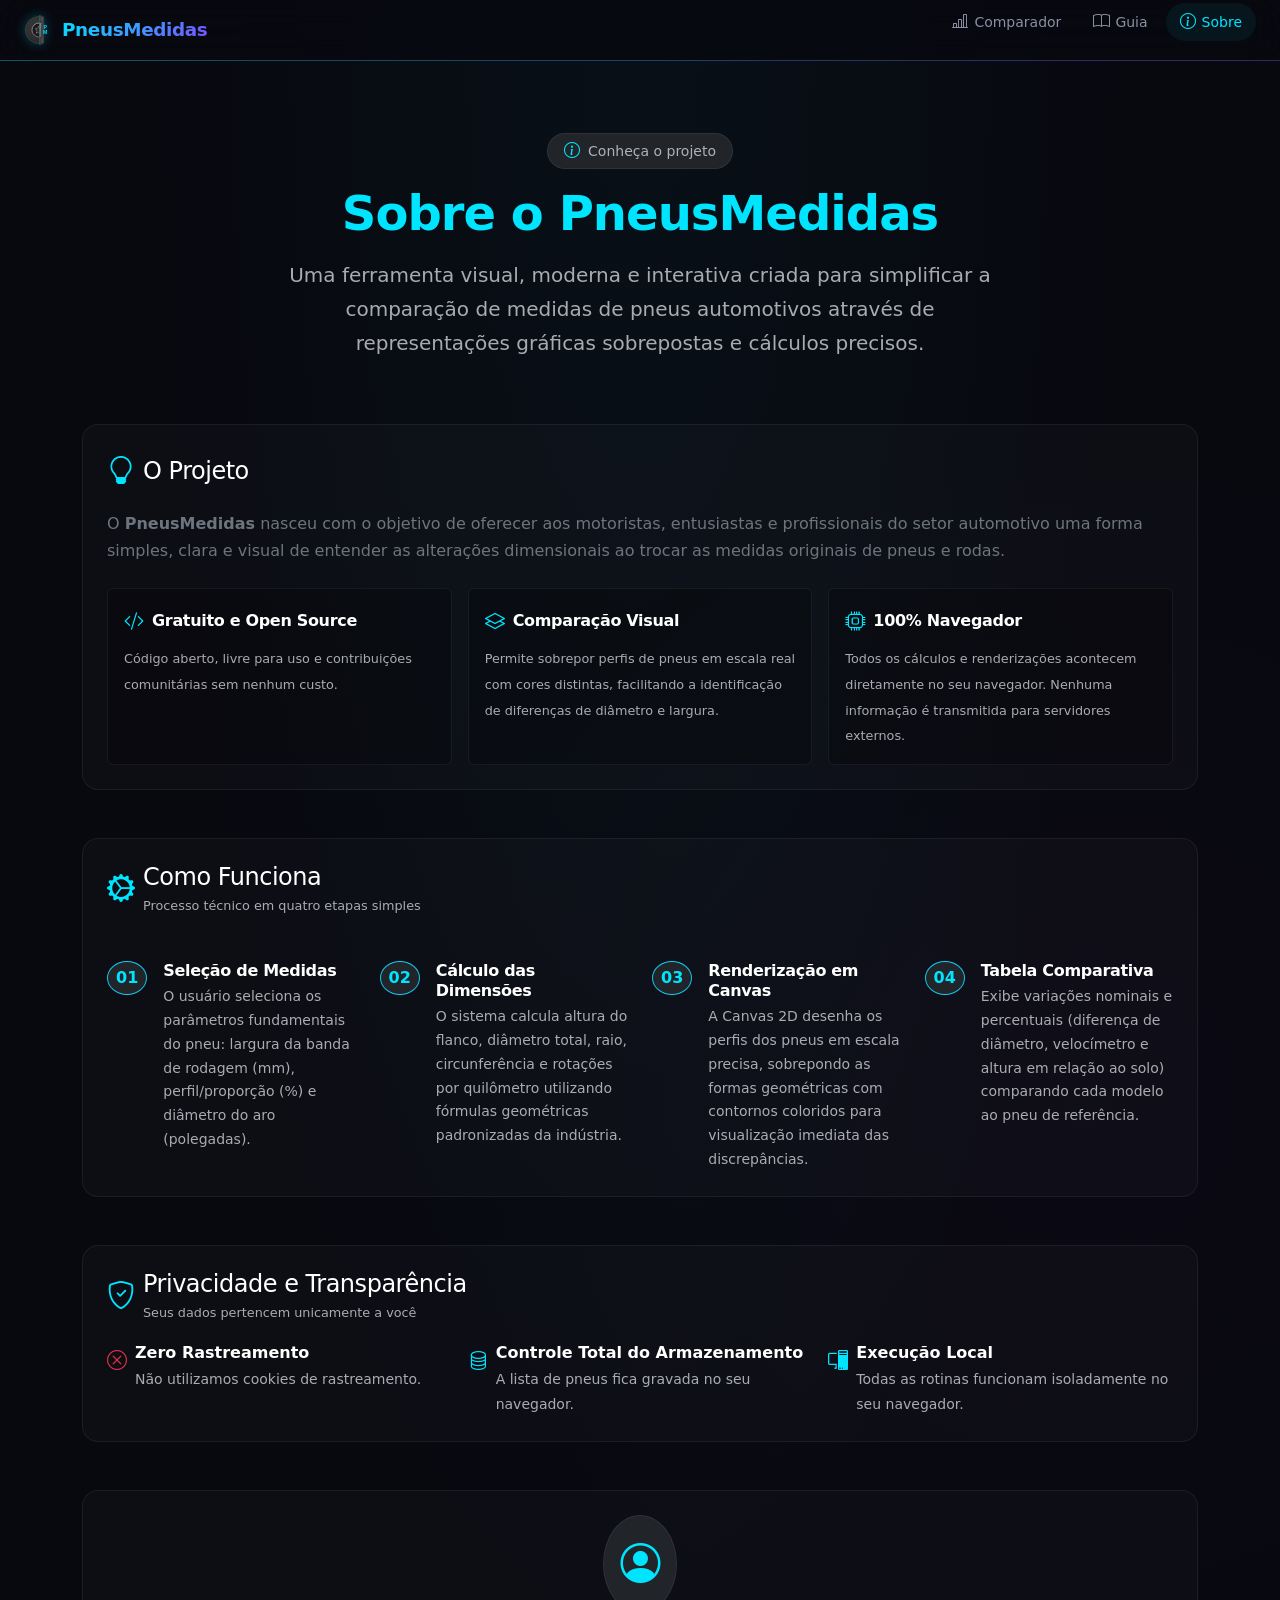
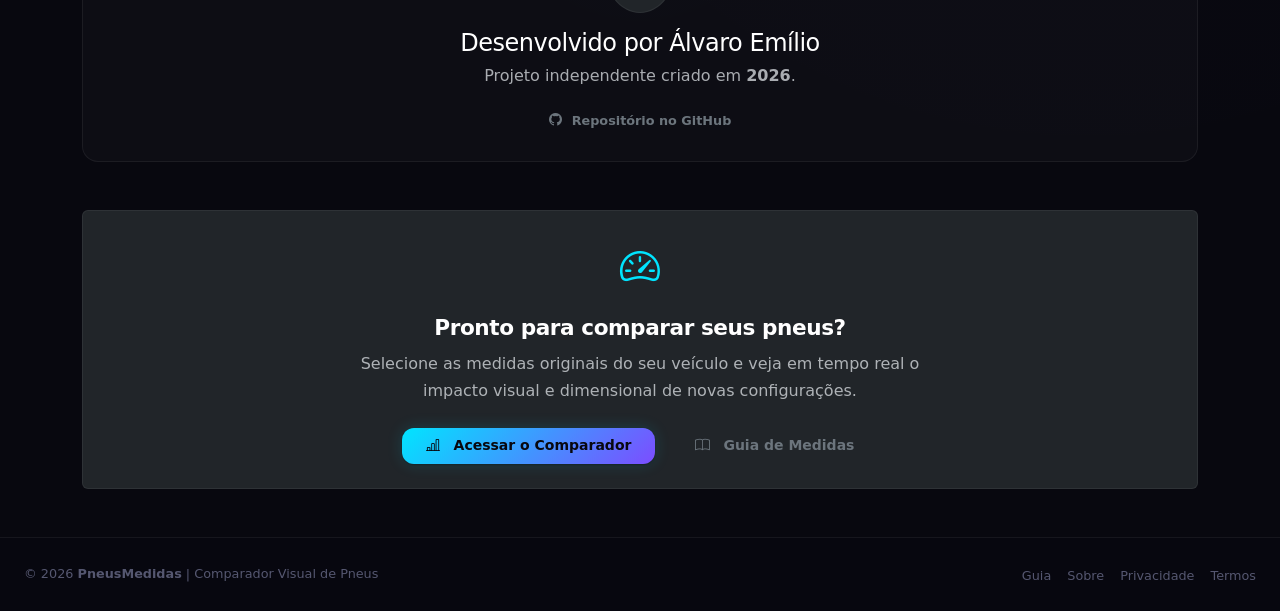
==== commit a804bf4d: "update files" ====
--- a/sobre.html
+++ b/sobre.html
@@ -7,7 +7,10 @@
       name="description"
       content="Sobre o PneusMedidas. Conheça o projeto de comparador visual de pneus, sua inspiração e compromisso com a privacidade."
     />
-    <meta name="keywords" content="PneusMedidas, sobre, comparador pneus, ferramenta gratuita" />
+    <meta
+      name="keywords"
+      content="PneusMedidas, sobre, comparador pneus, ferramenta gratuita"
+    />
     <meta name="theme-color" content="#08080f" />
 
     <title>Sobre | PneusMedidas</title>
@@ -236,9 +239,9 @@
                   <div>
                     <h6 class="text-white mb-1">Renderização em Canvas</h6>
                     <p class="text-muted small mb-0">
-                      A Canvas API 2D desenha os perfis dos pneus em escala
-                      precisa, sobrepondo as formas geométricas com contornos
-                      coloridos para visualização imediata das discrepâncias.
+                      A Canvas 2D desenha os perfis dos pneus em escala precisa,
+                      sobrepondo as formas geométricas com contornos coloridos
+                      para visualização imediata das discrepâncias.
                     </p>
                   </div>
                 </div>
@@ -337,12 +340,11 @@
             </div>
             <h2 class="h4 text-white mb-1">Desenvolvido por Álvaro Emílio</h2>
             <p class="text-muted mb-3">
-              Projeto independente criado em <strong>2026</strong> focado em
-              utilidade prática, usabilidade e design limpo.
+              Projeto independente criado em <strong>2026</strong>.
             </p>
             <div class="d-flex justify-content-center gap-3">
               <a
-                href="https://github.com"
+                href="https://github.com/alvaroemilio/medidas_pneus"
                 target="_blank"
                 rel="noopener noreferrer"
                 class="btn btn-outline-secondary btn-sm px-3"
@@ -381,7 +383,10 @@
 
     <footer class="site-footer">
       <div class="site-container">
-        <small>&copy; 2026 <strong>PneusMedidas</strong> | Comparador Visual de Pneus</small>
+        <small
+          >&copy; 2026 <strong>PneusMedidas</strong> | Comparador Visual de
+          Pneus</small
+        >
         <div class="footer-links">
           <a href="guia.html"><small>Guia</small></a>
           <a href="sobre.html"><small>Sobre</small></a>
